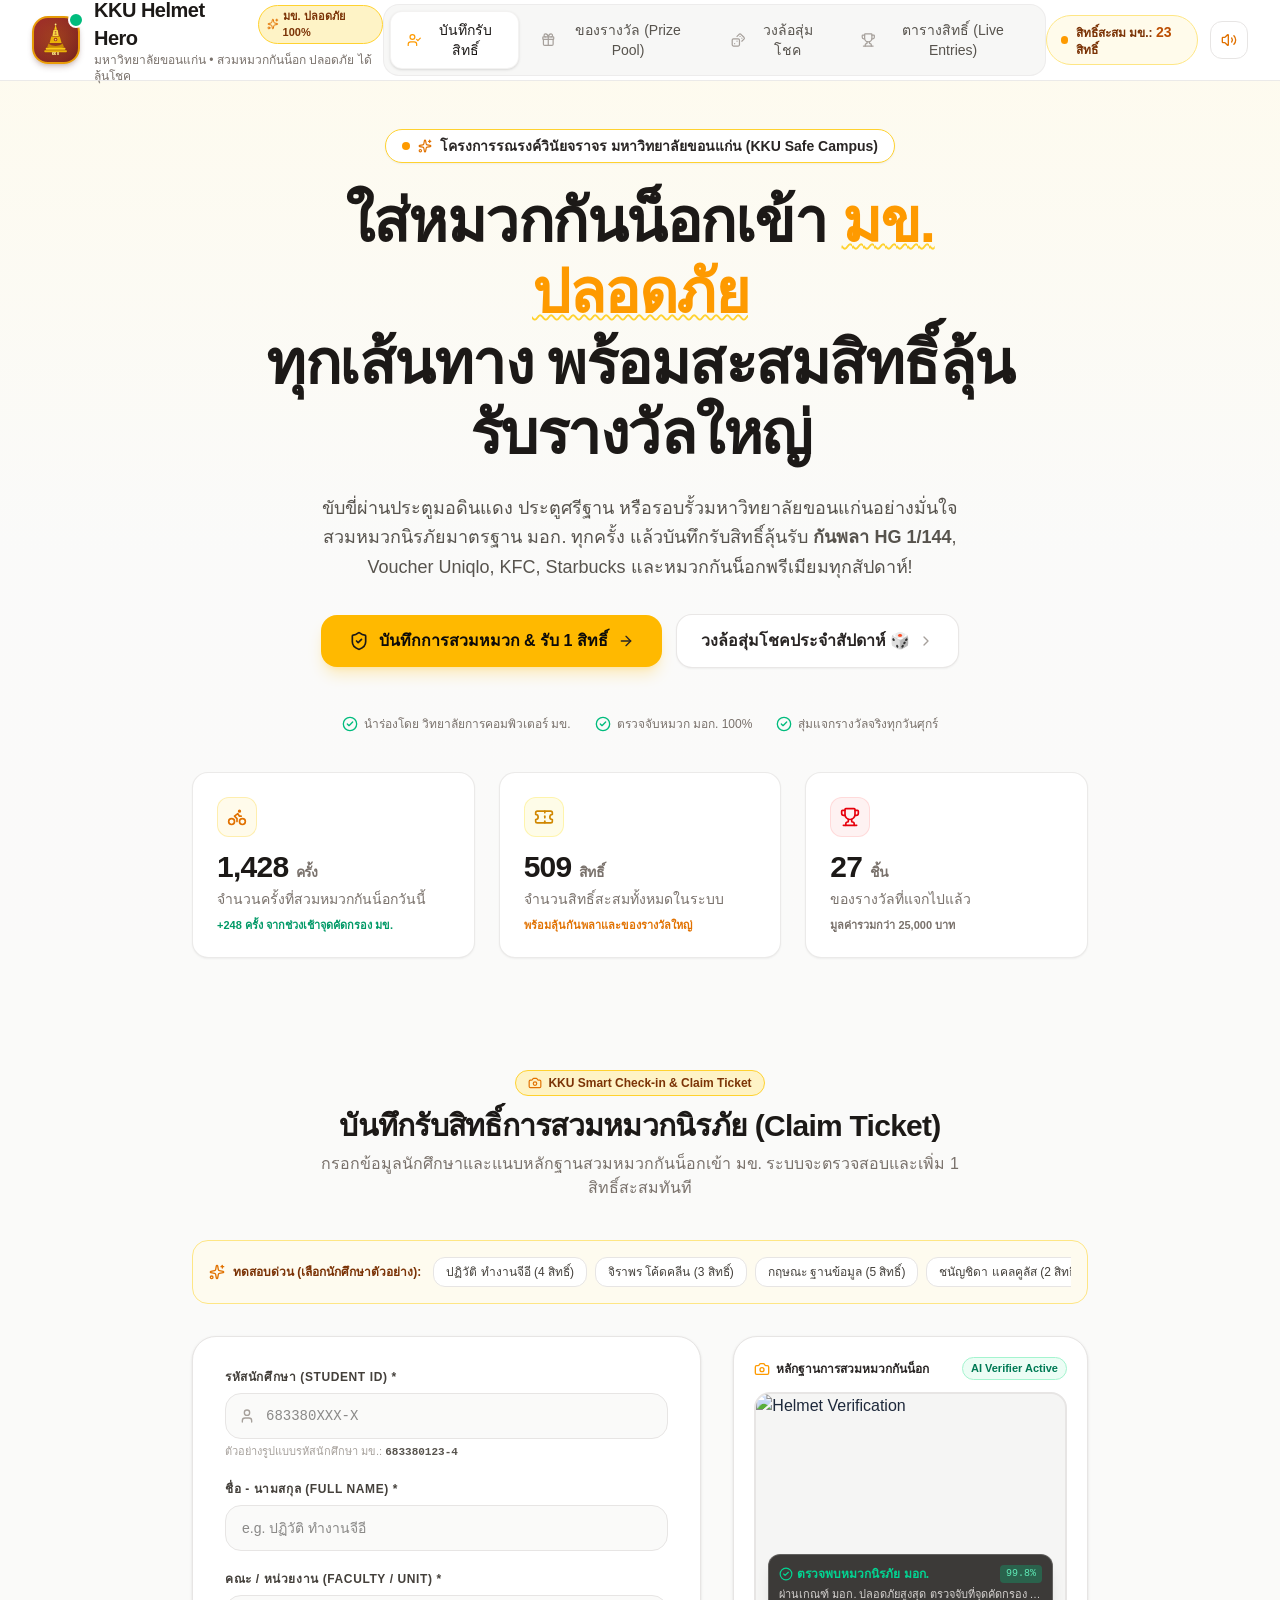
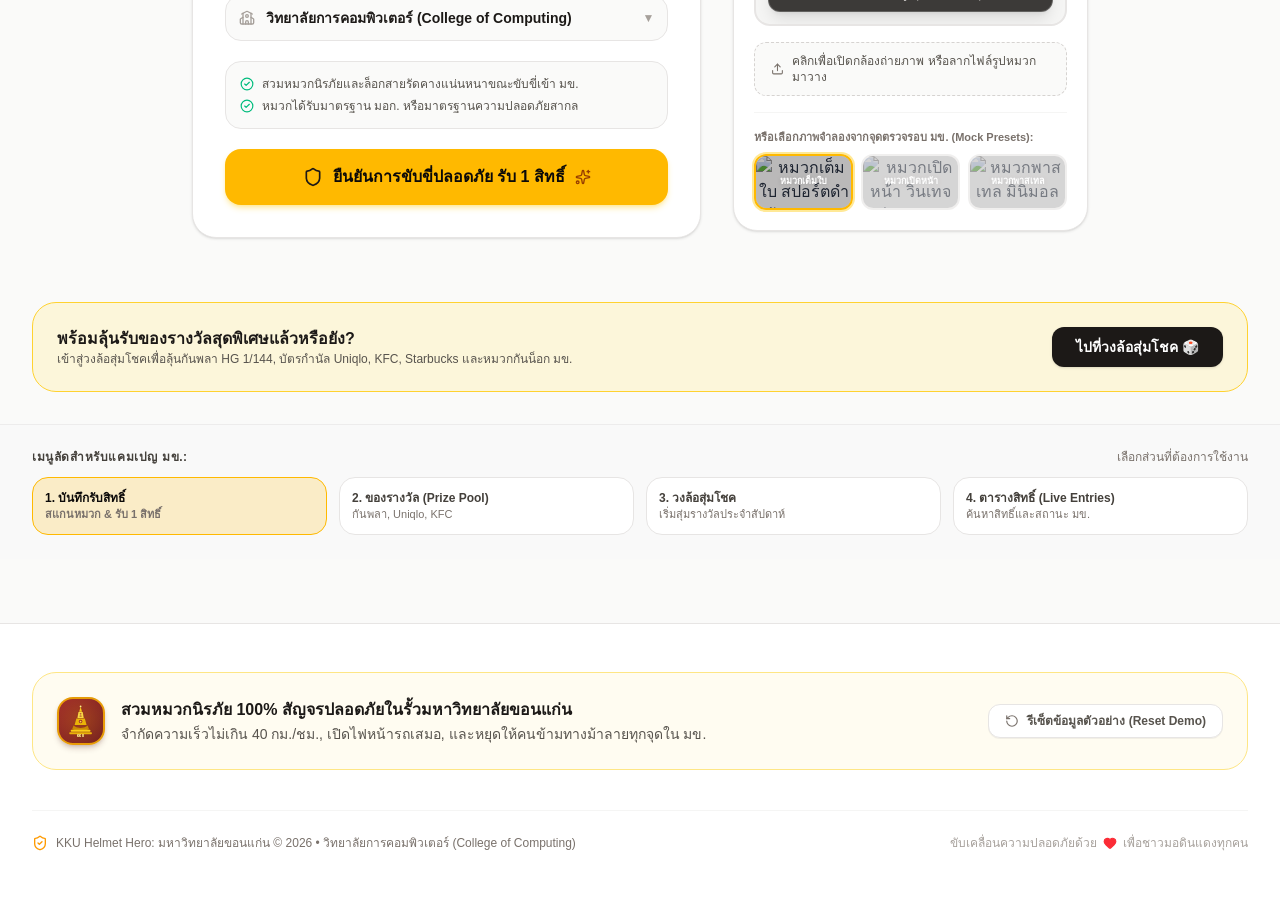
==== index.html @ 29248395 "Add files via upload" ====
<!doctype html>
<html lang="th">
  <head>
    <meta charset="UTF-8" />
    <link rel="icon" type="image/svg+xml" href="data:image/svg+xml,<svg xmlns='http://www.w3.org/2000/svg' viewBox='0 0 24 24' fill='%23FACC15'><path d='M12 2a9 9 0 0 0-9 9c0 4.14 2.8 7.63 6.63 8.67L9 22h6l-.63-2.33C18.2 18.63 21 15.14 21 11a9 9 0 0 0-9-9zm0 4a5 5 0 0 1 5 5h-10a5 5 0 0 1 5-5z'/></svg>" />
    <meta name="viewport" content="width=device-width, initial-scale=1.0" />
    <title>Safe Ride, Lucky Draw | สวมหมวกกันน็อก ปลอดภัย ได้ลุ้นโชค</title>
    <!-- Google Fonts: Prompt & Inter for high-end typography -->
    <link rel="preconnect" href="https://fonts.googleapis.com">
    <link rel="preconnect" href="https://fonts.gstatic.com" crossorigin>
    <link href="https://fonts.googleapis.com/css2?family=Inter:wght@400;500;600;700&family=Prompt:wght@300;400;500;600;700&display=swap" rel="stylesheet">
    <script type="module" crossorigin src="/assets/index-qiApUQZq.js"></script>
    <link rel="stylesheet" crossorigin href="/assets/index-CT9gS4b3.css">
  </head>
  <body class="bg-[#FAFAF9] text-[#1E293B] antialiased selection:bg-amber-200 selection:text-amber-900">
    <div id="root"></div>
  </body>
</html>
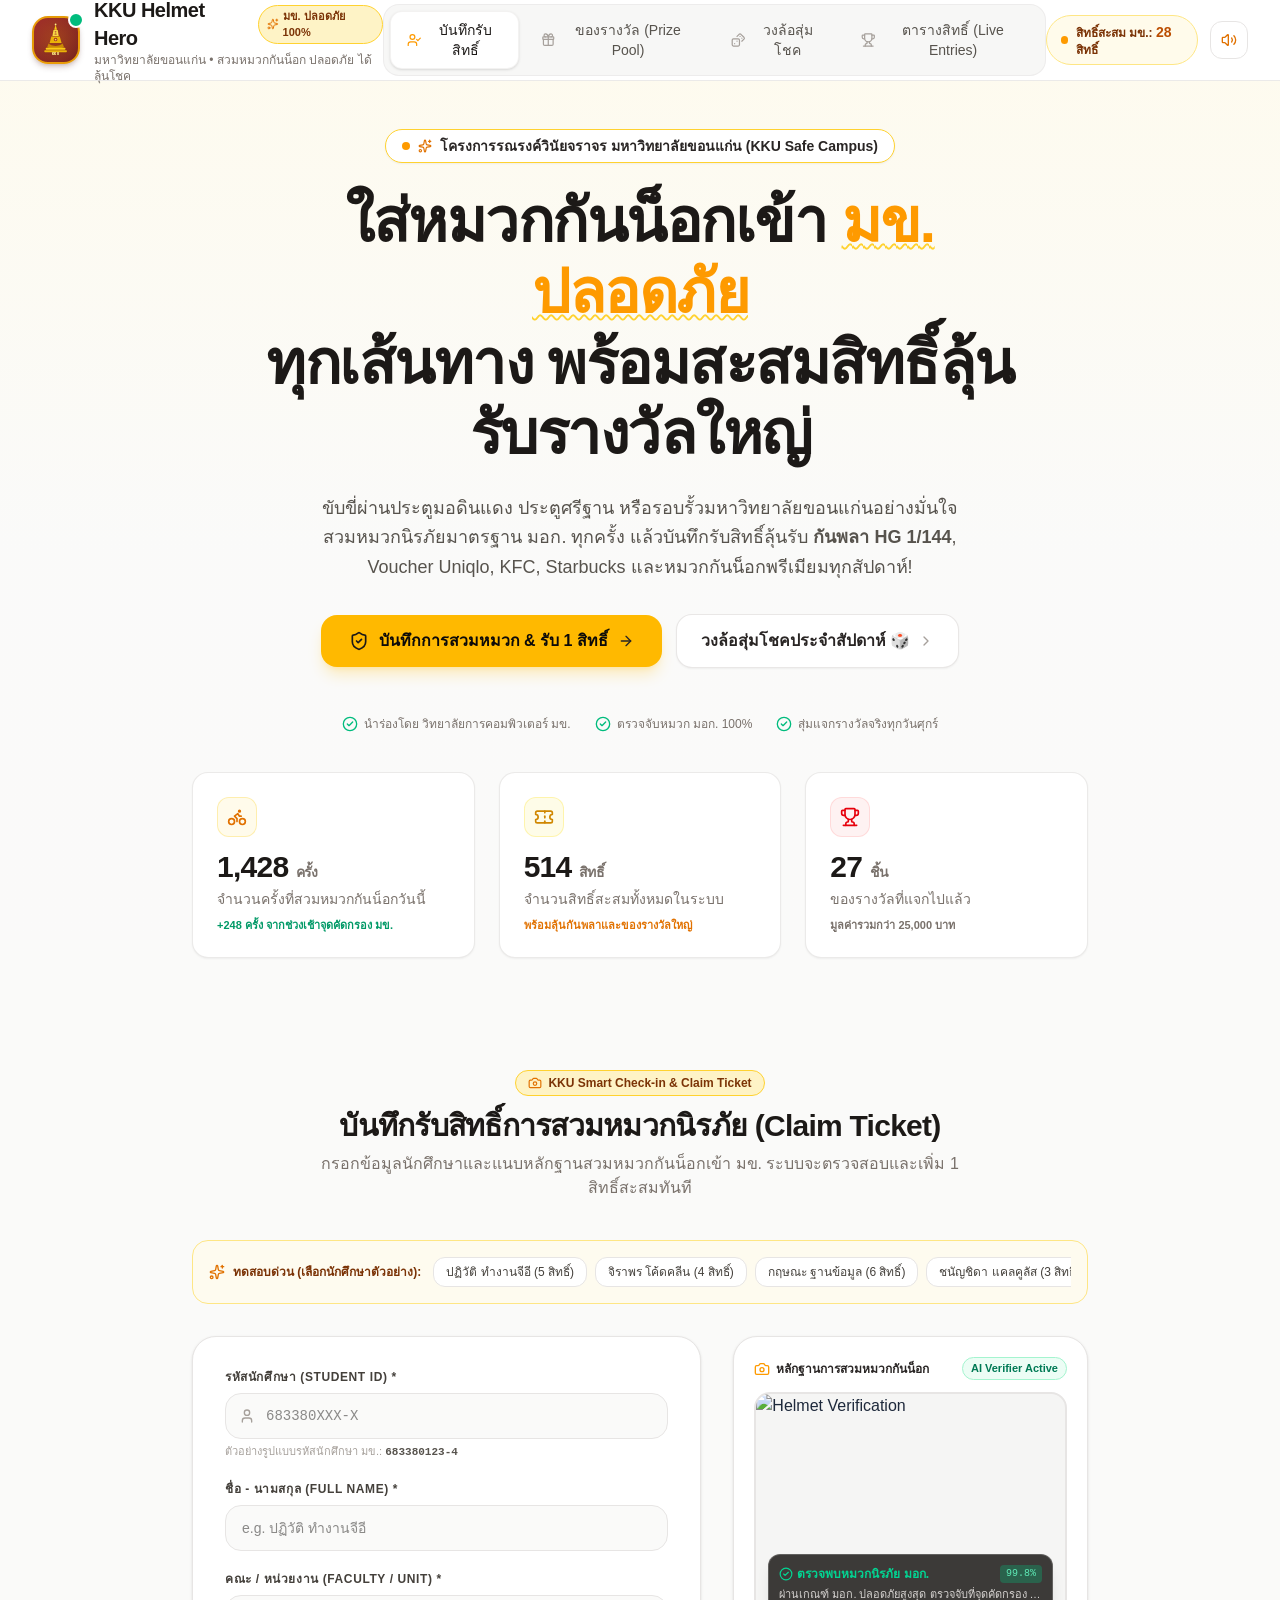
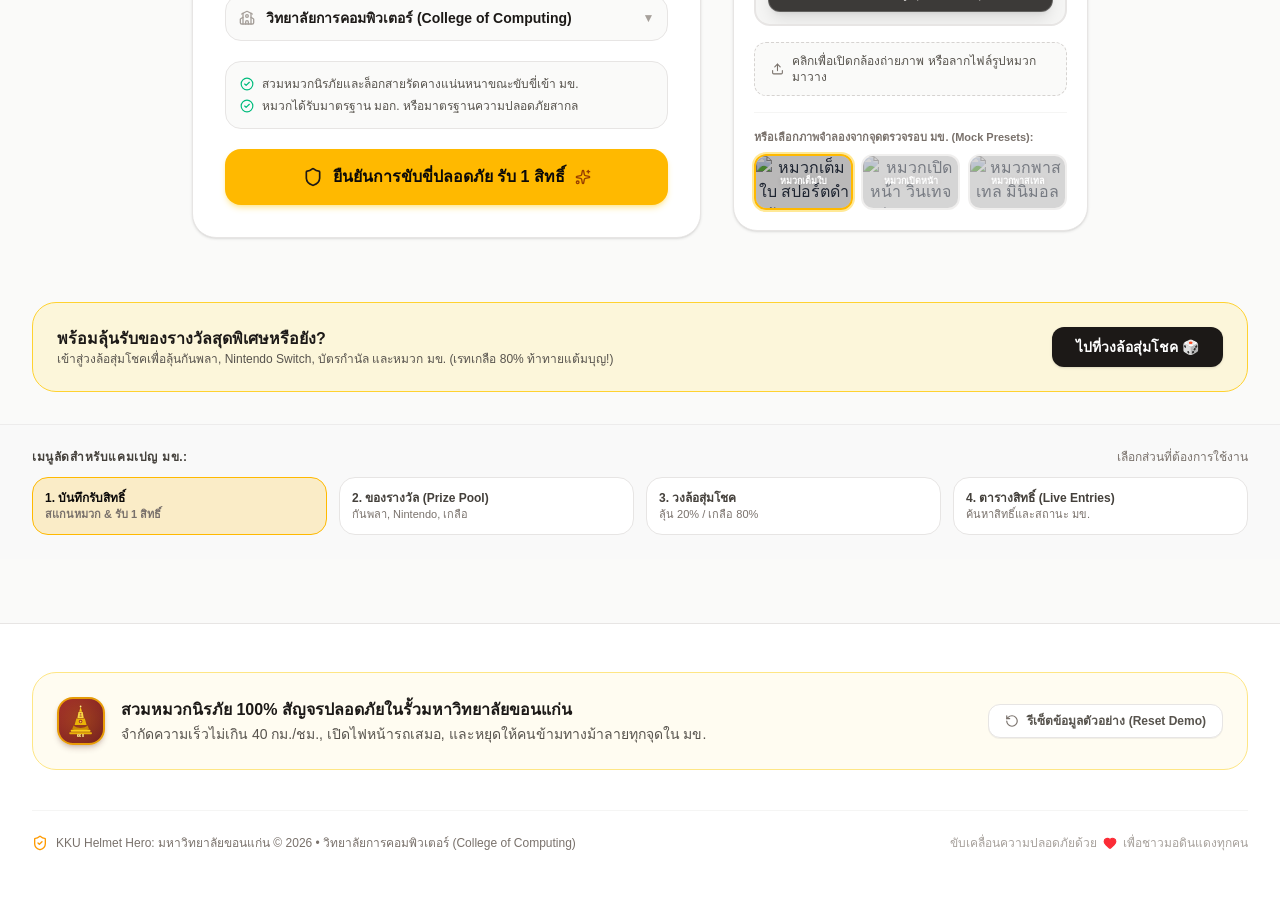
==== commit 8b5baa58: "Add files via upload" ====
--- a/index.html
+++ b/index.html
@@ -9,8 +9,8 @@
     <link rel="preconnect" href="https://fonts.googleapis.com">
     <link rel="preconnect" href="https://fonts.gstatic.com" crossorigin>
     <link href="https://fonts.googleapis.com/css2?family=Inter:wght@400;500;600;700&family=Prompt:wght@300;400;500;600;700&display=swap" rel="stylesheet">
-    <script type="module" crossorigin src="/assets/index-qiApUQZq.js"></script>
-    <link rel="stylesheet" crossorigin href="/assets/index-CT9gS4b3.css">
+    <script type="module" crossorigin src="/assets/index-D0PsIXiz.js"></script>
+    <link rel="stylesheet" crossorigin href="/assets/index-Bbx0IxD8.css">
   </head>
   <body class="bg-[#FAFAF9] text-[#1E293B] antialiased selection:bg-amber-200 selection:text-amber-900">
     <div id="root"></div>
